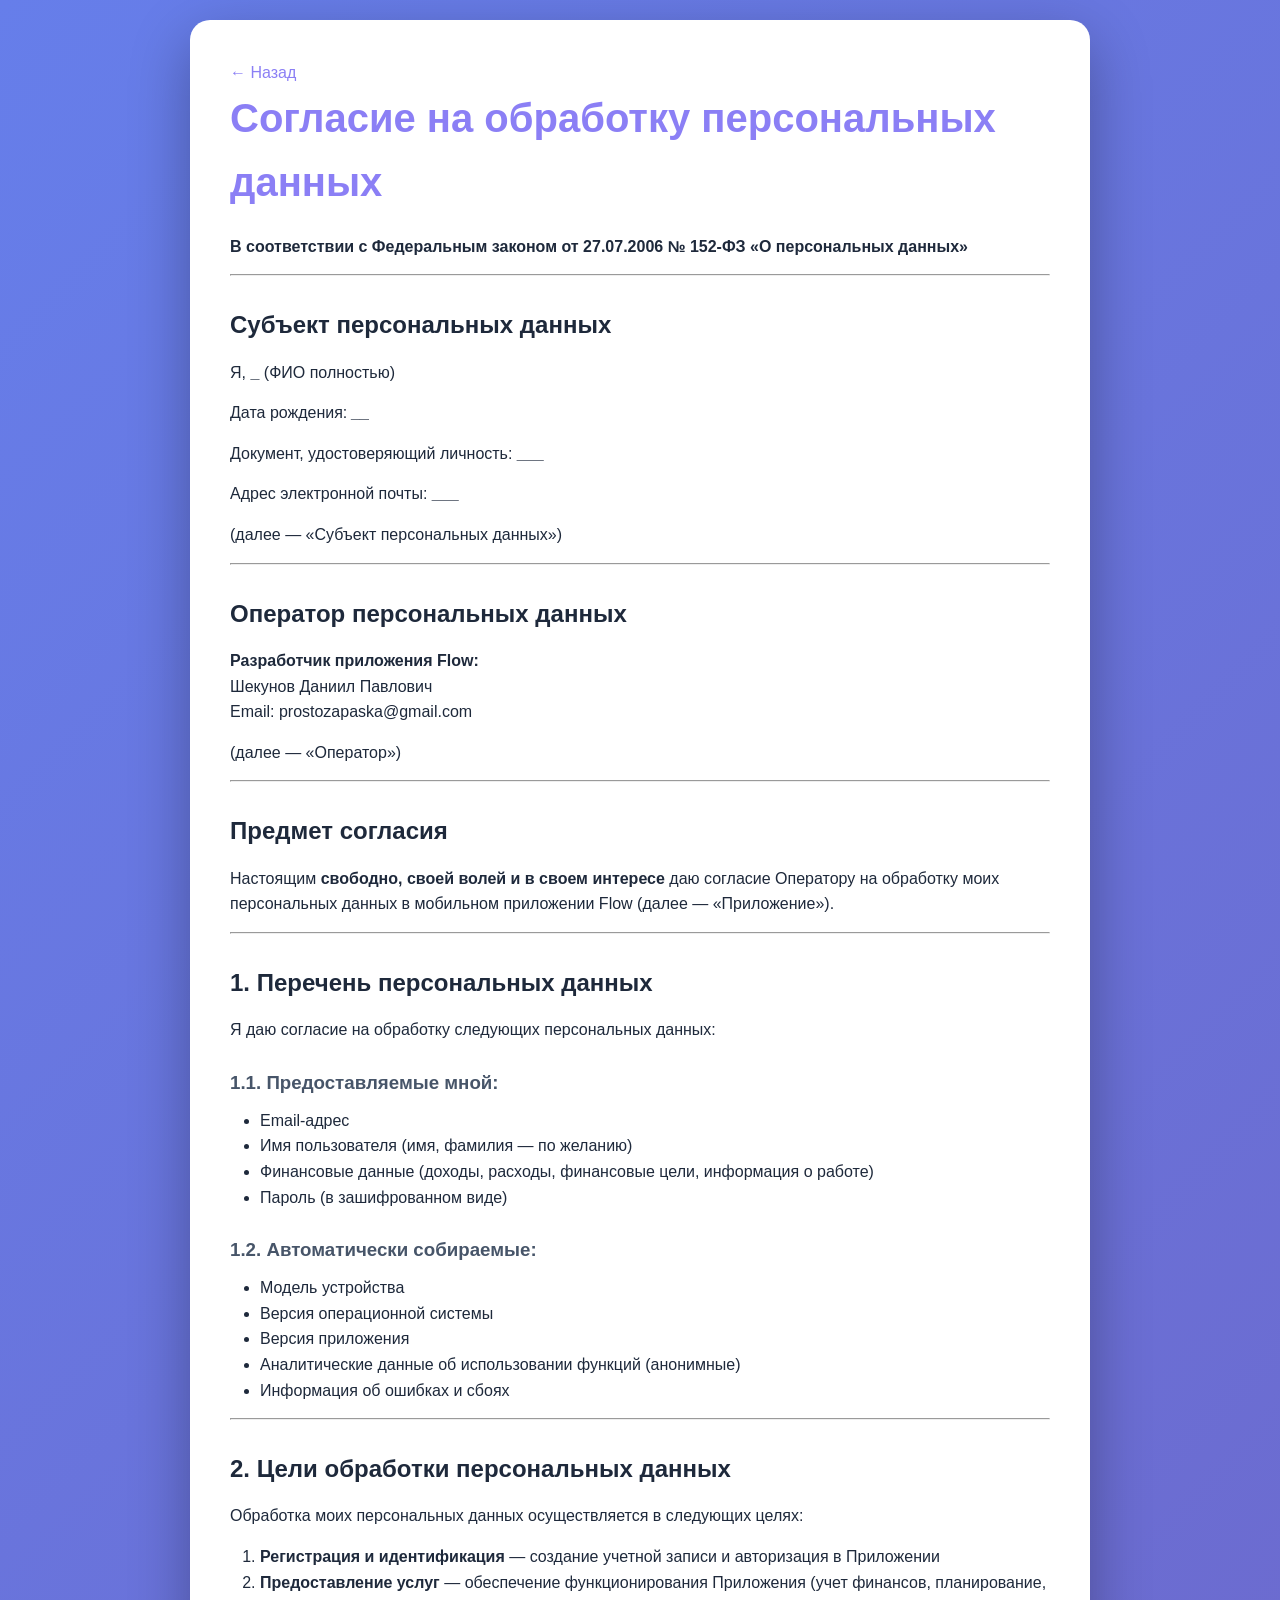
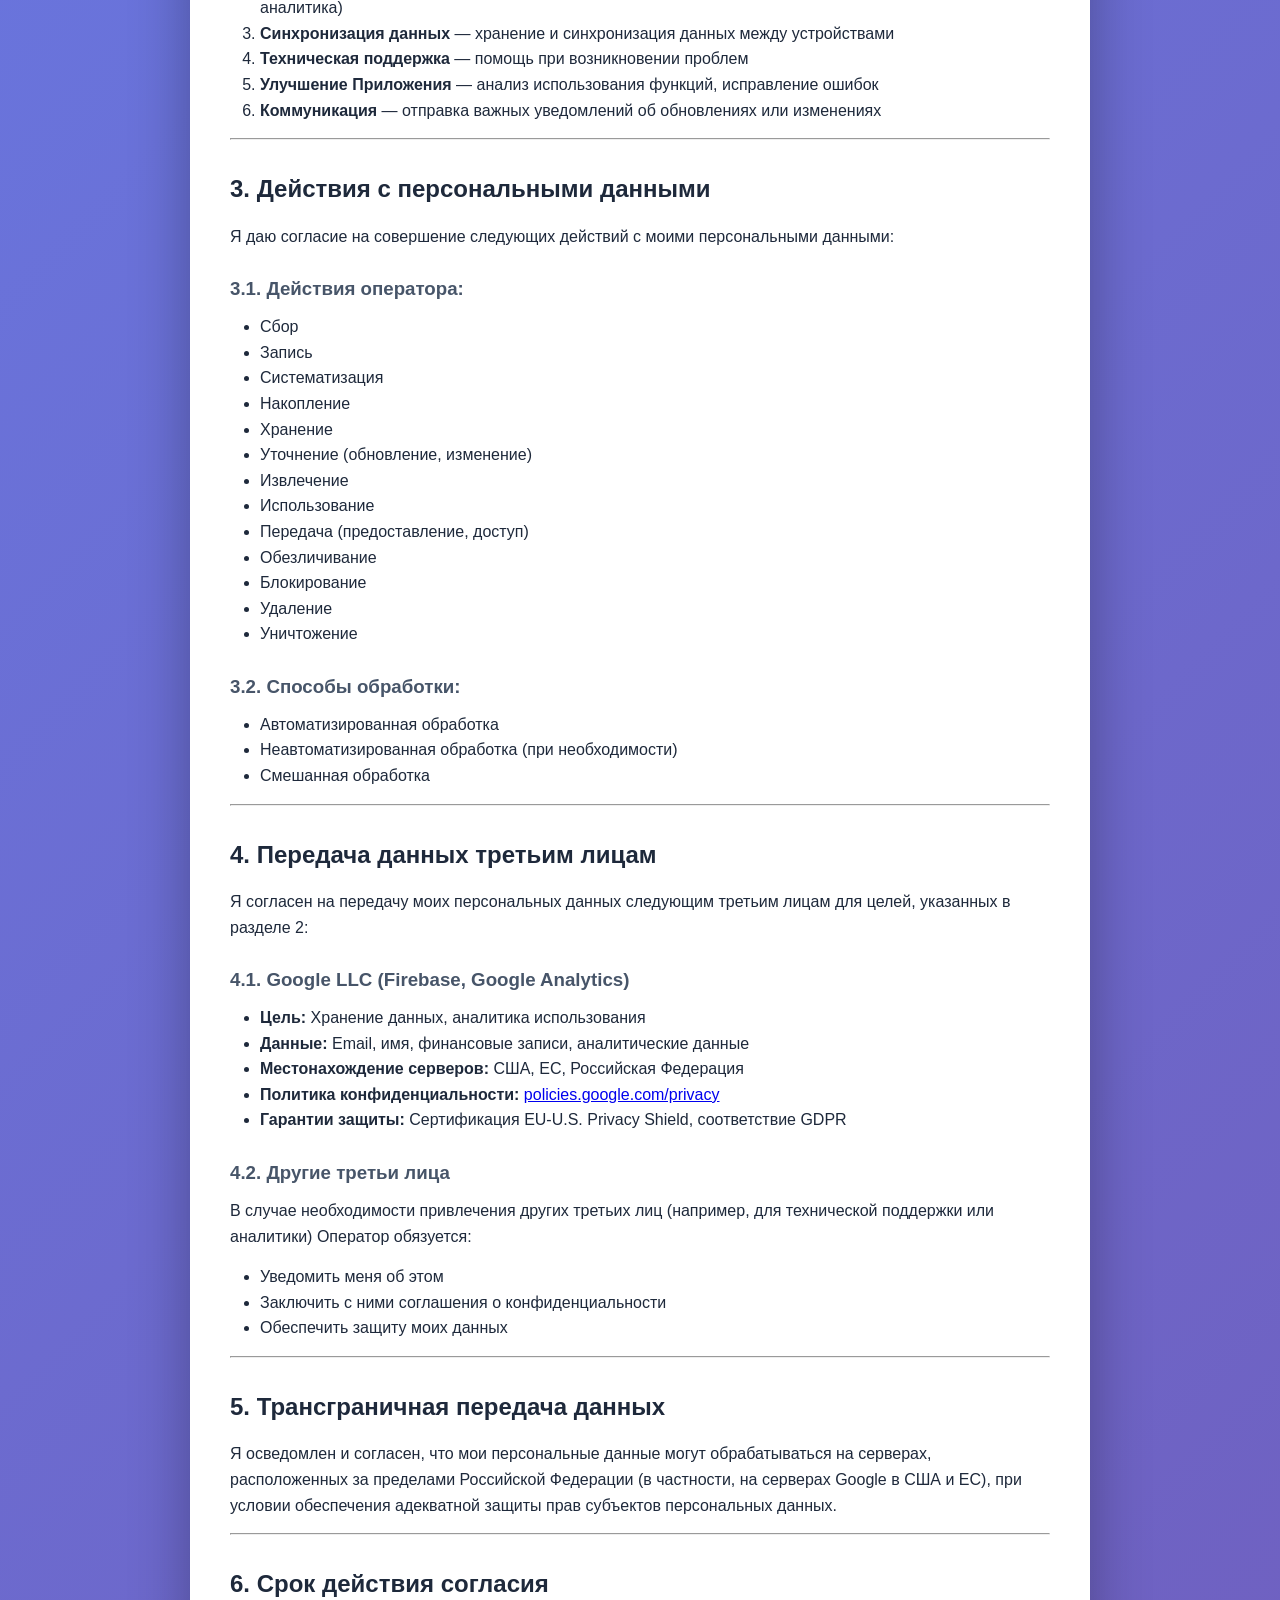
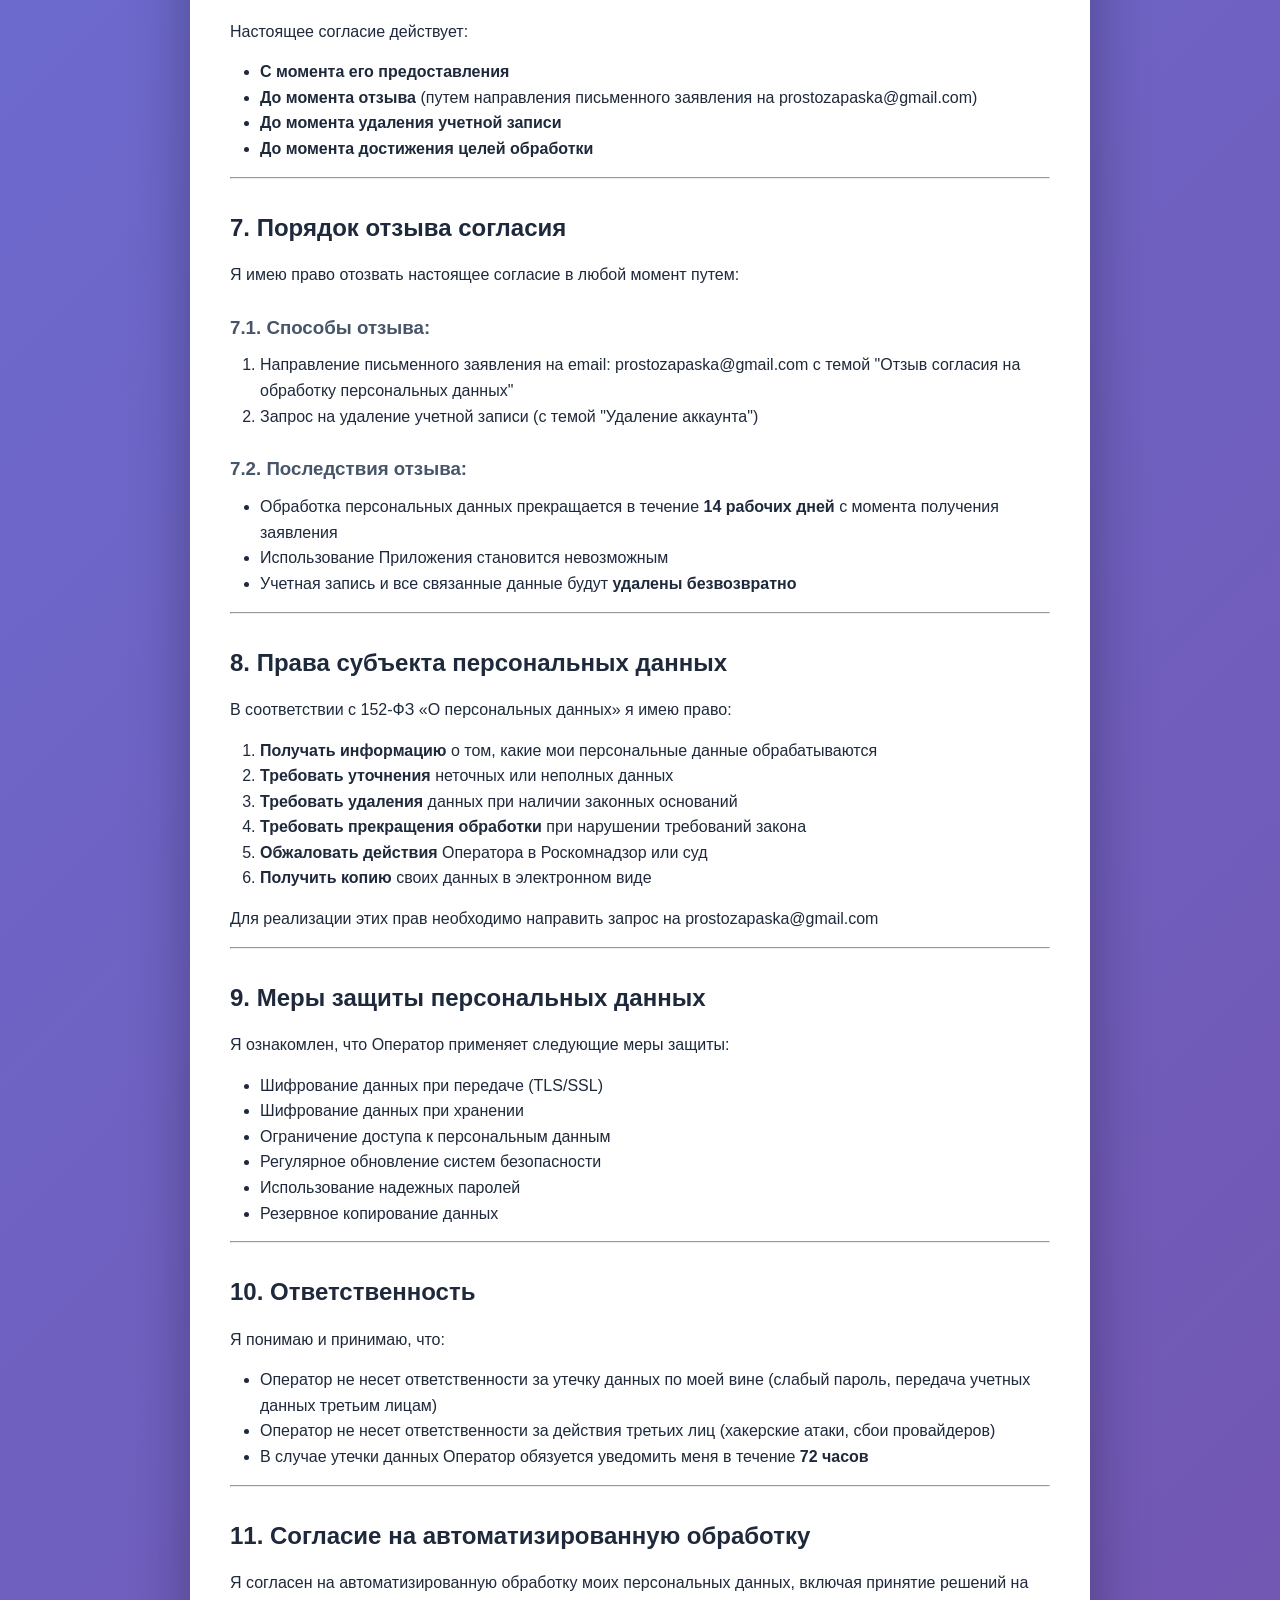
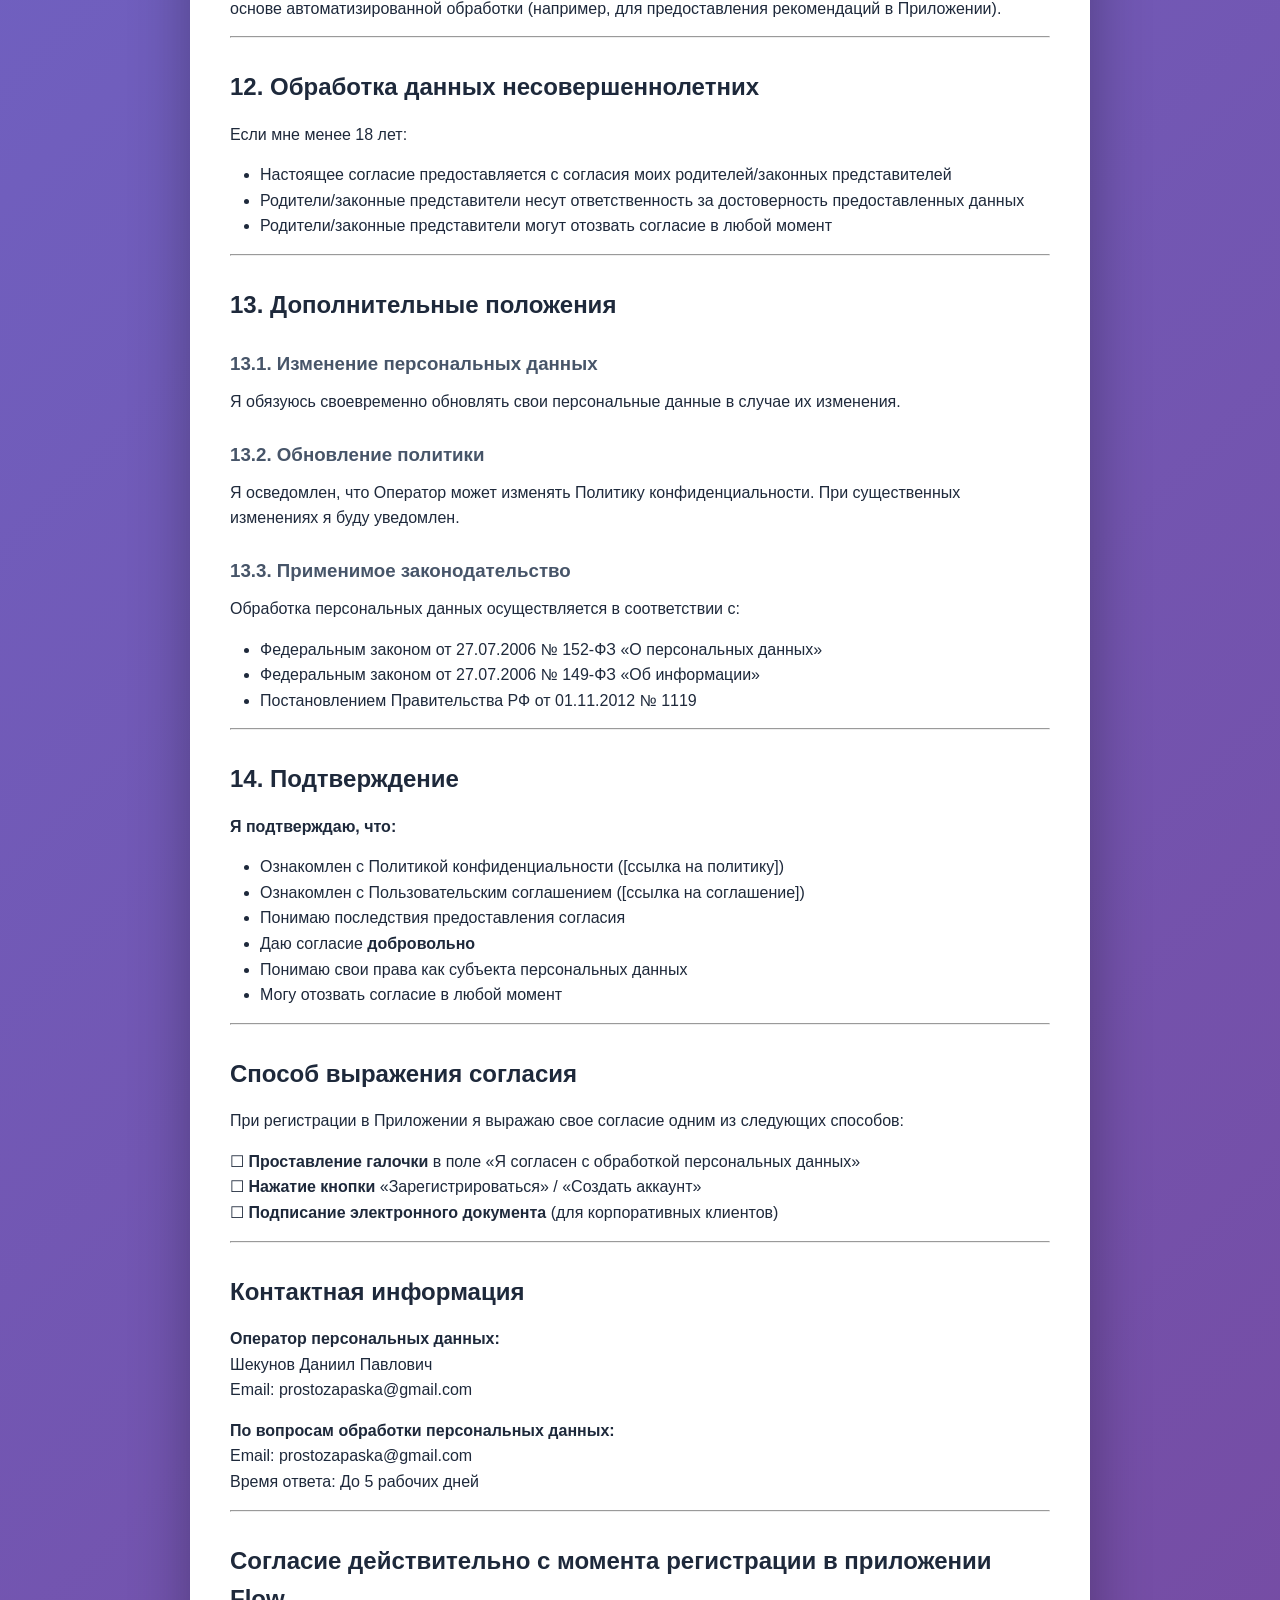
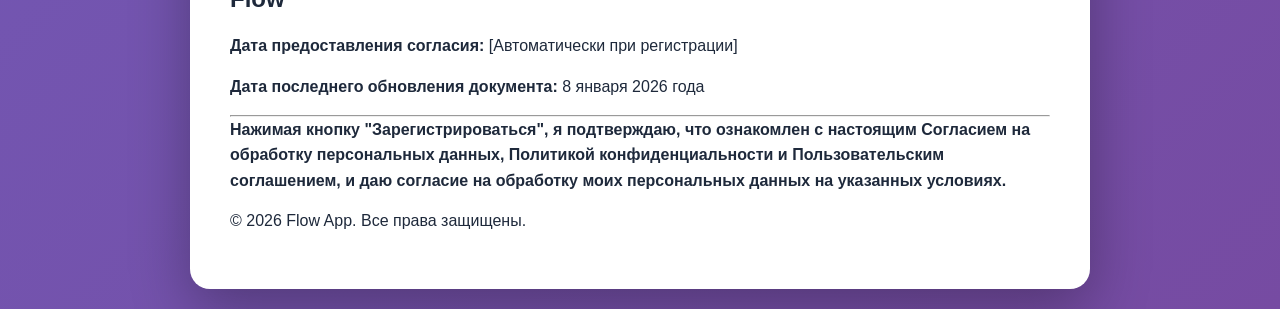
==== consent.html @ 215e1911 "Initial commit" ====
<!DOCTYPE html>
<html lang="ru">
<head>
    <meta charset="UTF-8">
    <meta name="viewport" content="width=device-width, initial-scale=1.0">
    <title>Политика конфиденциальности - Flow</title>
    <link rel="stylesheet" href="style.css">
</head>
<body>
    <div class="container">
        <a href="index.html" style="color: #8b7ff5; text-decoration: none;">← Назад</a>
        
        <h1 id="-">Согласие на обработку персональных данных</h1>
        <p><strong>В соответствии с Федеральным законом от 27.07.2006 № 152-ФЗ «О персональных данных»</strong></p>
        <hr>
        <h2 id="-">Субъект персональных данных</h2>
        <p>Я, <strong><strong><strong><strong><strong><strong><strong><strong>_</strong></strong></strong></strong></strong></strong></strong></strong> (ФИО полностью)</p>
        <p>Дата рождения: <strong><strong><strong><strong><em>__</em></strong></strong></strong></strong></p>
        <p>Документ, удостоверяющий личность: <strong><strong><strong><strong><strong><strong>___</strong></strong></strong></strong></strong></strong></p>
        <p>Адрес электронной почты: <strong><strong><strong><strong><strong><strong>___</strong></strong></strong></strong></strong></strong></p>
        <p>(далее — «Субъект персональных данных»)</p>
        <hr>
        <h2 id="-">Оператор персональных данных</h2>
        <p><strong>Разработчик приложения Flow:</strong><br>Шекунов Даниил Павлович<br>Email: prostozapaska@gmail.com</p>
        <p>(далее — «Оператор»)</p>
        <hr>
        <h2 id="-">Предмет согласия</h2>
        <p>Настоящим <strong>свободно, своей волей и в своем интересе</strong> даю согласие Оператору на обработку моих персональных данных в мобильном приложении Flow (далее — «Приложение»).</p>
        <hr>
        <h2 id="1-">1. Перечень персональных данных</h2>
        <p>Я даю согласие на обработку следующих персональных данных:</p>
        <h3 id="1-1-">1.1. Предоставляемые мной:</h3>
        <ul>
        <li>Email-адрес</li>
        <li>Имя пользователя (имя, фамилия — по желанию)</li>
        <li>Финансовые данные (доходы, расходы, финансовые цели, информация о работе)</li>
        <li>Пароль (в зашифрованном виде)</li>
        </ul>
        <h3 id="1-2-">1.2. Автоматически собираемые:</h3>
        <ul>
        <li>Модель устройства</li>
        <li>Версия операционной системы</li>
        <li>Версия приложения</li>
        <li>Аналитические данные об использовании функций (анонимные)</li>
        <li>Информация об ошибках и сбоях</li>
        </ul>
        <hr>
        <h2 id="2-">2. Цели обработки персональных данных</h2>
        <p>Обработка моих персональных данных осуществляется в следующих целях:</p>
        <ol>
        <li><strong>Регистрация и идентификация</strong> — создание учетной записи и авторизация в Приложении</li>
        <li><strong>Предоставление услуг</strong> — обеспечение функционирования Приложения (учет финансов, планирование, аналитика)</li>
        <li><strong>Синхронизация данных</strong> — хранение и синхронизация данных между устройствами</li>
        <li><strong>Техническая поддержка</strong> — помощь при возникновении проблем</li>
        <li><strong>Улучшение Приложения</strong> — анализ использования функций, исправление ошибок</li>
        <li><strong>Коммуникация</strong> — отправка важных уведомлений об обновлениях или изменениях</li>
        </ol>
        <hr>
        <h2 id="3-">3. Действия с персональными данными</h2>
        <p>Я даю согласие на совершение следующих действий с моими персональными данными:</p>
        <h3 id="3-1-">3.1. Действия оператора:</h3>
        <ul>
        <li>Сбор</li>
        <li>Запись</li>
        <li>Систематизация</li>
        <li>Накопление</li>
        <li>Хранение</li>
        <li>Уточнение (обновление, изменение)</li>
        <li>Извлечение</li>
        <li>Использование</li>
        <li>Передача (предоставление, доступ)</li>
        <li>Обезличивание</li>
        <li>Блокирование</li>
        <li>Удаление</li>
        <li>Уничтожение</li>
        </ul>
        <h3 id="3-2-">3.2. Способы обработки:</h3>
        <ul>
        <li>Автоматизированная обработка</li>
        <li>Неавтоматизированная обработка (при необходимости)</li>
        <li>Смешанная обработка</li>
        </ul>
        <hr>
        <h2 id="4-">4. Передача данных третьим лицам</h2>
        <p>Я согласен на передачу моих персональных данных следующим третьим лицам для целей, указанных в разделе 2:</p>
        <h3 id="4-1-google-llc-firebase-google-analytics-">4.1. Google LLC (Firebase, Google Analytics)</h3>
        <ul>
        <li><strong>Цель:</strong> Хранение данных, аналитика использования</li>
        <li><strong>Данные:</strong> Email, имя, финансовые записи, аналитические данные</li>
        <li><strong>Местонахождение серверов:</strong> США, ЕС, Российская Федерация</li>
        <li><strong>Политика конфиденциальности:</strong> <a href="https://policies.google.com/privacy">policies.google.com/privacy</a></li>
        <li><strong>Гарантии защиты:</strong> Сертификация EU-U.S. Privacy Shield, соответствие GDPR</li>
        </ul>
        <h3 id="4-2-">4.2. Другие третьи лица</h3>
        <p>В случае необходимости привлечения других третьих лиц (например, для технической поддержки или аналитики) Оператор обязуется:</p>
        <ul>
        <li>Уведомить меня об этом</li>
        <li>Заключить с ними соглашения о конфиденциальности</li>
        <li>Обеспечить защиту моих данных</li>
        </ul>
        <hr>
        <h2 id="5-">5. Трансграничная передача данных</h2>
        <p>Я осведомлен и согласен, что мои персональные данные могут обрабатываться на серверах, расположенных за пределами Российской Федерации (в частности, на серверах Google в США и ЕС), при условии обеспечения адекватной защиты прав субъектов персональных данных.</p>
        <hr>
        <h2 id="6-">6. Срок действия согласия</h2>
        <p>Настоящее согласие действует:</p>
        <ul>
        <li><strong>С момента его предоставления</strong></li>
        <li><strong>До момента отзыва</strong> (путем направления письменного заявления на prostozapaska@gmail.com)</li>
        <li><strong>До момента удаления учетной записи</strong></li>
        <li><strong>До момента достижения целей обработки</strong></li>
        </ul>
        <hr>
        <h2 id="7-">7. Порядок отзыва согласия</h2>
        <p>Я имею право отозвать настоящее согласие в любой момент путем:</p>
        <h3 id="7-1-">7.1. Способы отзыва:</h3>
        <ol>
        <li>Направление письменного заявления на email: prostozapaska@gmail.com с темой &quot;Отзыв согласия на обработку персональных данных&quot;</li>
        <li>Запрос на удаление учетной записи (с темой &quot;Удаление аккаунта&quot;)</li>
        </ol>
        <h3 id="7-2-">7.2. Последствия отзыва:</h3>
        <ul>
        <li>Обработка персональных данных прекращается в течение <strong>14 рабочих дней</strong> с момента получения заявления</li>
        <li>Использование Приложения становится невозможным</li>
        <li>Учетная запись и все связанные данные будут <strong>удалены безвозвратно</strong></li>
        </ul>
        <hr>
        <h2 id="8-">8. Права субъекта персональных данных</h2>
        <p>В соответствии с 152-ФЗ «О персональных данных» я имею право:</p>
        <ol>
        <li><strong>Получать информацию</strong> о том, какие мои персональные данные обрабатываются</li>
        <li><strong>Требовать уточнения</strong> неточных или неполных данных</li>
        <li><strong>Требовать удаления</strong> данных при наличии законных оснований</li>
        <li><strong>Требовать прекращения обработки</strong> при нарушении требований закона</li>
        <li><strong>Обжаловать действия</strong> Оператора в Роскомнадзор или суд</li>
        <li><strong>Получить копию</strong> своих данных в электронном виде</li>
        </ol>
        <p>Для реализации этих прав необходимо направить запрос на prostozapaska@gmail.com</p>
        <hr>
        <h2 id="9-">9. Меры защиты персональных данных</h2>
        <p>Я ознакомлен, что Оператор применяет следующие меры защиты:</p>
        <ul>
        <li>Шифрование данных при передаче (TLS/SSL)</li>
        <li>Шифрование данных при хранении</li>
        <li>Ограничение доступа к персональным данным</li>
        <li>Регулярное обновление систем безопасности</li>
        <li>Использование надежных паролей</li>
        <li>Резервное копирование данных</li>
        </ul>
        <hr>
        <h2 id="10-">10. Ответственность</h2>
        <p>Я понимаю и принимаю, что:</p>
        <ul>
        <li>Оператор не несет ответственности за утечку данных по моей вине (слабый пароль, передача учетных данных третьим лицам)</li>
        <li>Оператор не несет ответственности за действия третьих лиц (хакерские атаки, сбои провайдеров)</li>
        <li>В случае утечки данных Оператор обязуется уведомить меня в течение <strong>72 часов</strong></li>
        </ul>
        <hr>
        <h2 id="11-">11. Согласие на автоматизированную обработку</h2>
        <p>Я согласен на автоматизированную обработку моих персональных данных, включая принятие решений на основе автоматизированной обработки (например, для предоставления рекомендаций в Приложении).</p>
        <hr>
        <h2 id="12-">12. Обработка данных несовершеннолетних</h2>
        <p>Если мне менее 18 лет:</p>
        <ul>
        <li>Настоящее согласие предоставляется с согласия моих родителей/законных представителей</li>
        <li>Родители/законные представители несут ответственность за достоверность предоставленных данных</li>
        <li>Родители/законные представители могут отозвать согласие в любой момент</li>
        </ul>
        <hr>
        <h2 id="13-">13. Дополнительные положения</h2>
        <h3 id="13-1-">13.1. Изменение персональных данных</h3>
        <p>Я обязуюсь своевременно обновлять свои персональные данные в случае их изменения.</p>
        <h3 id="13-2-">13.2. Обновление политики</h3>
        <p>Я осведомлен, что Оператор может изменять Политику конфиденциальности. При существенных изменениях я буду уведомлен.</p>
        <h3 id="13-3-">13.3. Применимое законодательство</h3>
        <p>Обработка персональных данных осуществляется в соответствии с:</p>
        <ul>
        <li>Федеральным законом от 27.07.2006 № 152-ФЗ «О персональных данных»</li>
        <li>Федеральным законом от 27.07.2006 № 149-ФЗ «Об информации»</li>
        <li>Постановлением Правительства РФ от 01.11.2012 № 1119</li>
        </ul>
        <hr>
        <h2 id="14-">14. Подтверждение</h2>
        <p><strong>Я подтверждаю, что:</strong></p>
        <ul>
        <li>Ознакомлен с Политикой конфиденциальности ([ссылка на политику])</li>
        <li>Ознакомлен с Пользовательским соглашением ([ссылка на соглашение])</li>
        <li>Понимаю последствия предоставления согласия</li>
        <li>Даю согласие <strong>добровольно</strong></li>
        <li>Понимаю свои права как субъекта персональных данных</li>
        <li>Могу отозвать согласие в любой момент</li>
        </ul>
        <hr>
        <h2 id="-">Способ выражения согласия</h2>
        <p>При регистрации в Приложении я выражаю свое согласие одним из следующих способов:</p>
        <p>☐ <strong>Проставление галочки</strong> в поле «Я согласен с обработкой персональных данных»<br>☐ <strong>Нажатие кнопки</strong> «Зарегистрироваться» / «Создать аккаунт»<br>☐ <strong>Подписание электронного документа</strong> (для корпоративных клиентов)</p>
        <hr>
        <h2 id="-">Контактная информация</h2>
        <p><strong>Оператор персональных данных:</strong><br>Шекунов Даниил Павлович<br>Email: prostozapaska@gmail.com</p>
        <p><strong>По вопросам обработки персональных данных:</strong><br>Email: prostozapaska@gmail.com<br>Время ответа: До 5 рабочих дней</p>
        <hr>
        <h2 id="-flow">Согласие действительно с момента регистрации в приложении Flow</h2>
        <p><strong>Дата предоставления согласия:</strong> [Автоматически при регистрации]</p>
        <p><strong>Дата последнего обновления документа:</strong> 8 января 2026 года</p>
        <hr>
        <p><strong>Нажимая кнопку &quot;Зарегистрироваться&quot;, я подтверждаю, что ознакомлен с настоящим Согласием на обработку персональных данных, Политикой конфиденциальности и Пользовательским соглашением, и даю согласие на обработку моих персональных данных на указанных условиях.</strong></p>
        <p>© 2026 Flow App. Все права защищены.</p>

        
    </div>
</body>
</html>
---- style.css ----
* {
    margin: 0;
    padding: 0;
    box-sizing: border-box;
}

body {
    font-family: -apple-system, BlinkMacSystemFont, 'Segoe UI', Roboto, sans-serif;
    line-height: 1.6;
    color: #1e293b;
    background: linear-gradient(135deg, #667eea 0%, #764ba2 100%);
    min-height: 100vh;
    padding: 20px;
}

.container {
    max-width: 900px;
    margin: 0 auto;
    background: white;
    padding: 40px;
    border-radius: 20px;
    box-shadow: 0 20px 60px rgba(0, 0, 0, 0.3);
}

h1 {
    color: #8b7ff5;
    margin-bottom: 20px;
    font-size: 2.5em;
}

h2 {
    color: #1e293b;
    margin-top: 30px;
    margin-bottom: 15px;
}

h3 {
    color: #475569;
    margin-top: 25px;
    margin-bottom: 10px;
}

p {
    margin-bottom: 15px;
}

.cards {
    display: grid;
    gap: 20px;
    margin: 30px 0;
}

.card {
    padding: 30px;
    background: linear-gradient(135deg, #f8fafc 0%, #e2e8f0 100%);
    border-radius: 15px;
    text-decoration: none;
    color: inherit;
    transition: transform 0.2s, box-shadow 0.2s;
    border: 2px solid #e2e8f0;
}

.card:hover {
    transform: translateY(-5px);
    box-shadow: 0 10px 30px rgba(139, 127, 245, 0.3);
    border-color: #8b7ff5;
}

.card h2 {
    margin: 0 0 10px 0;
    color: #8b7ff5;
}

.card p {
    margin: 0;
    color: #64748b;
}

ul, ol {
    margin-left: 30px;
    margin-bottom: 15px;
}

footer {
    margin-top: 50px;
    padding-top: 30px;
    border-top: 2px solid #e2e8f0;
    text-align: center;
    color: #64748b;
}

@media (max-width: 768px) {
    .container {
        padding: 20px;
    }
    
    h1 {
        font-size: 2em;
    }
}
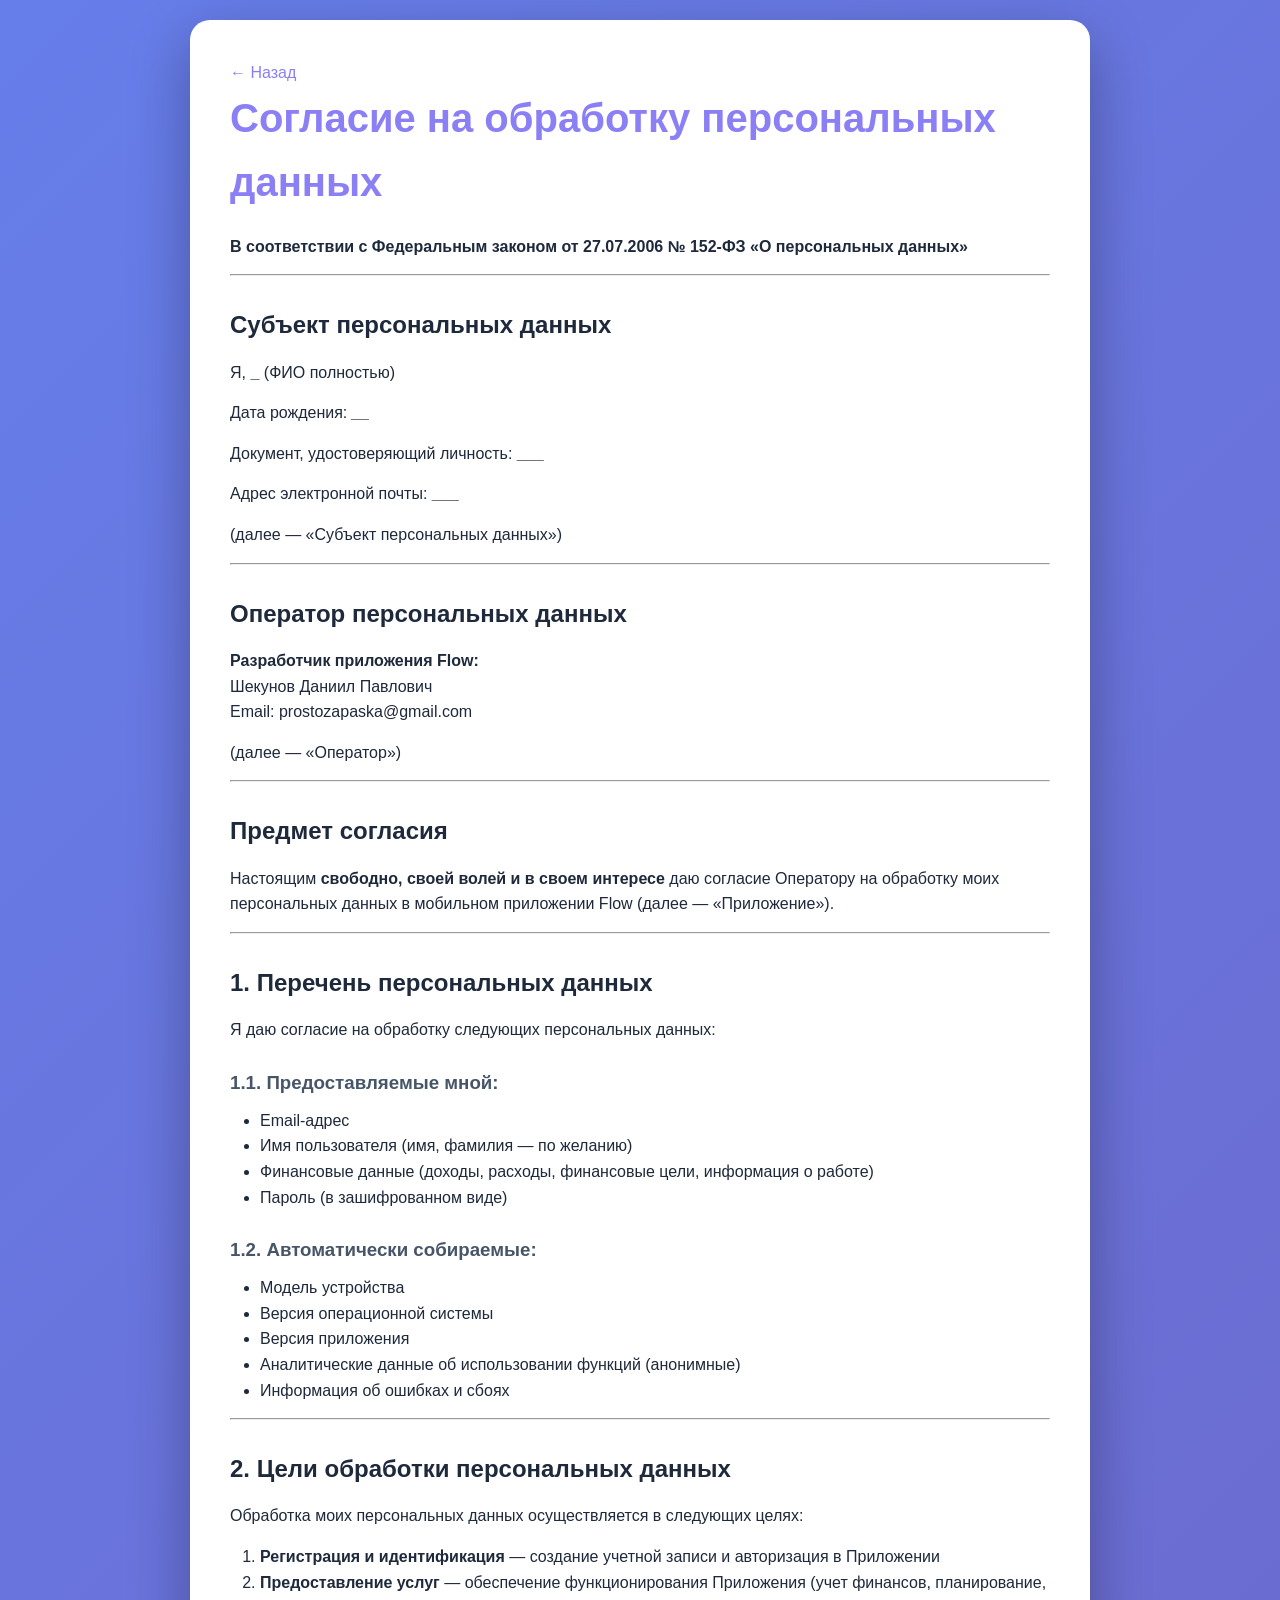
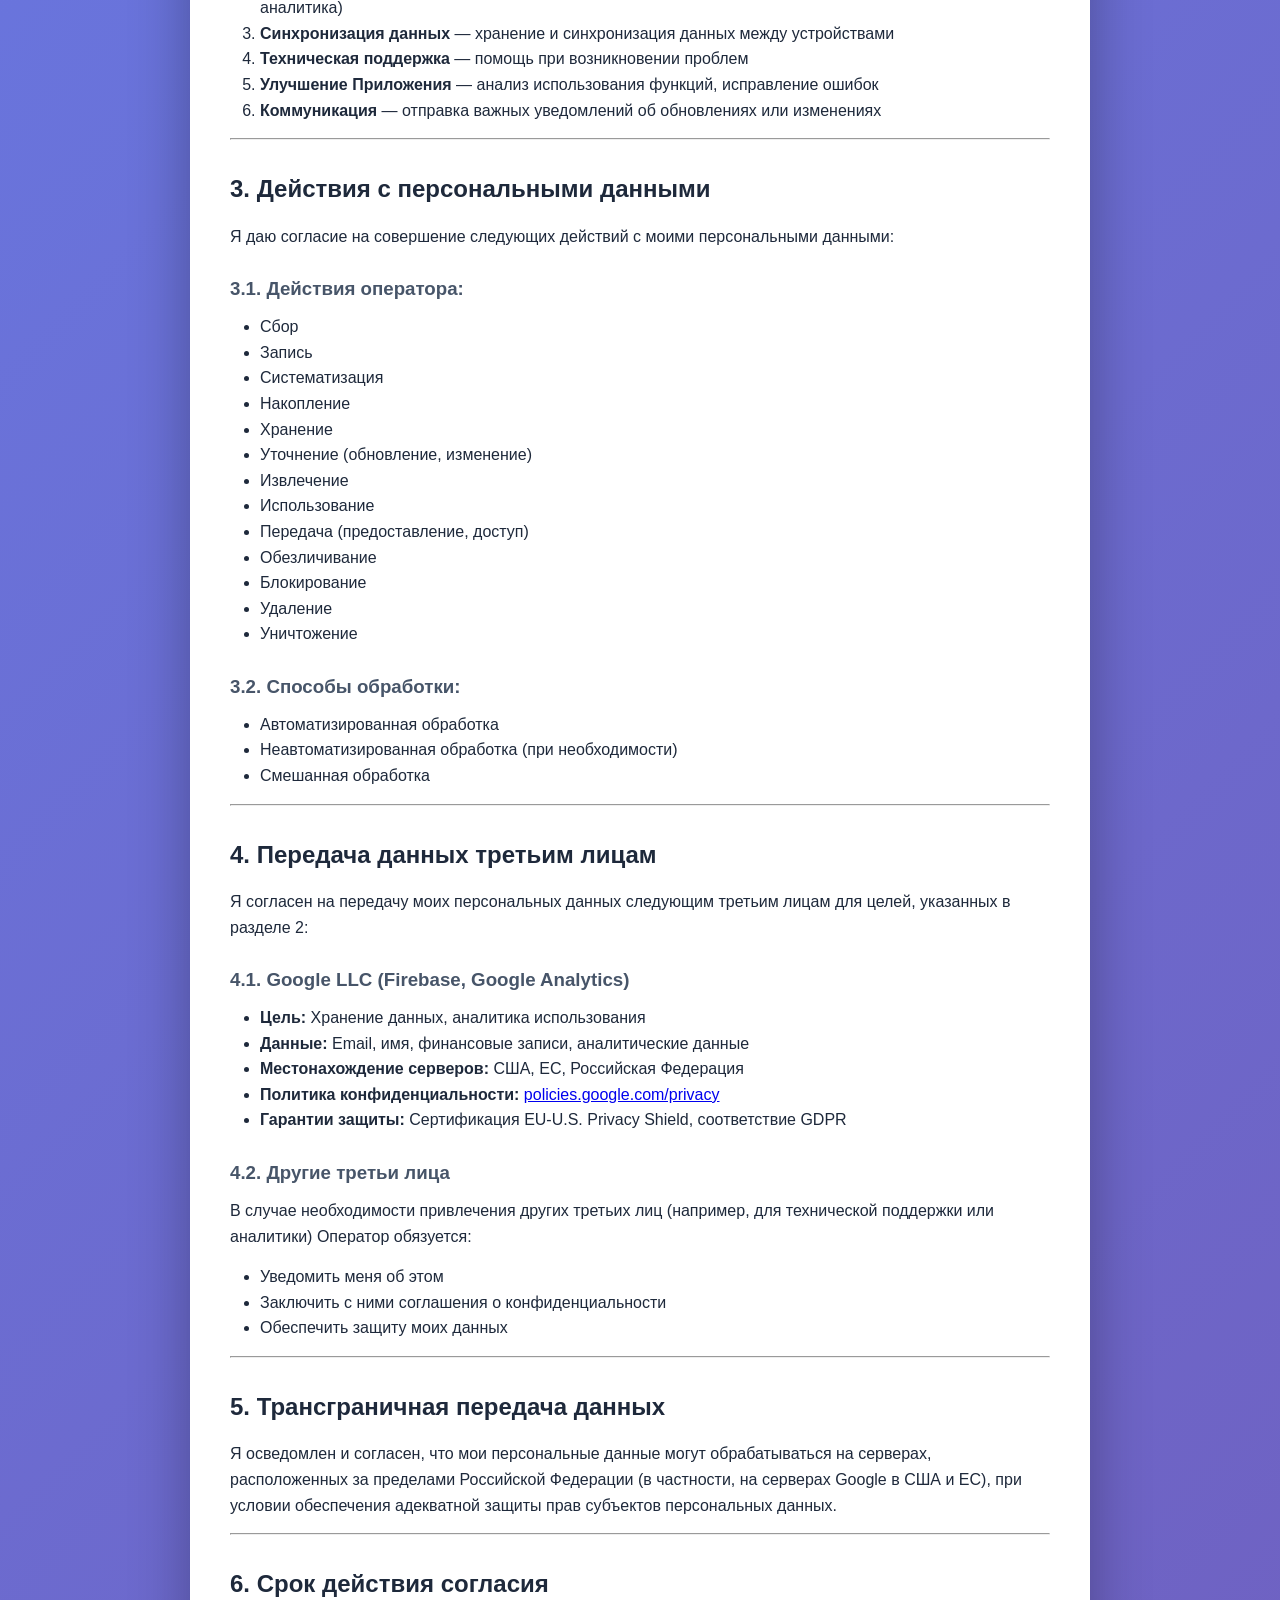
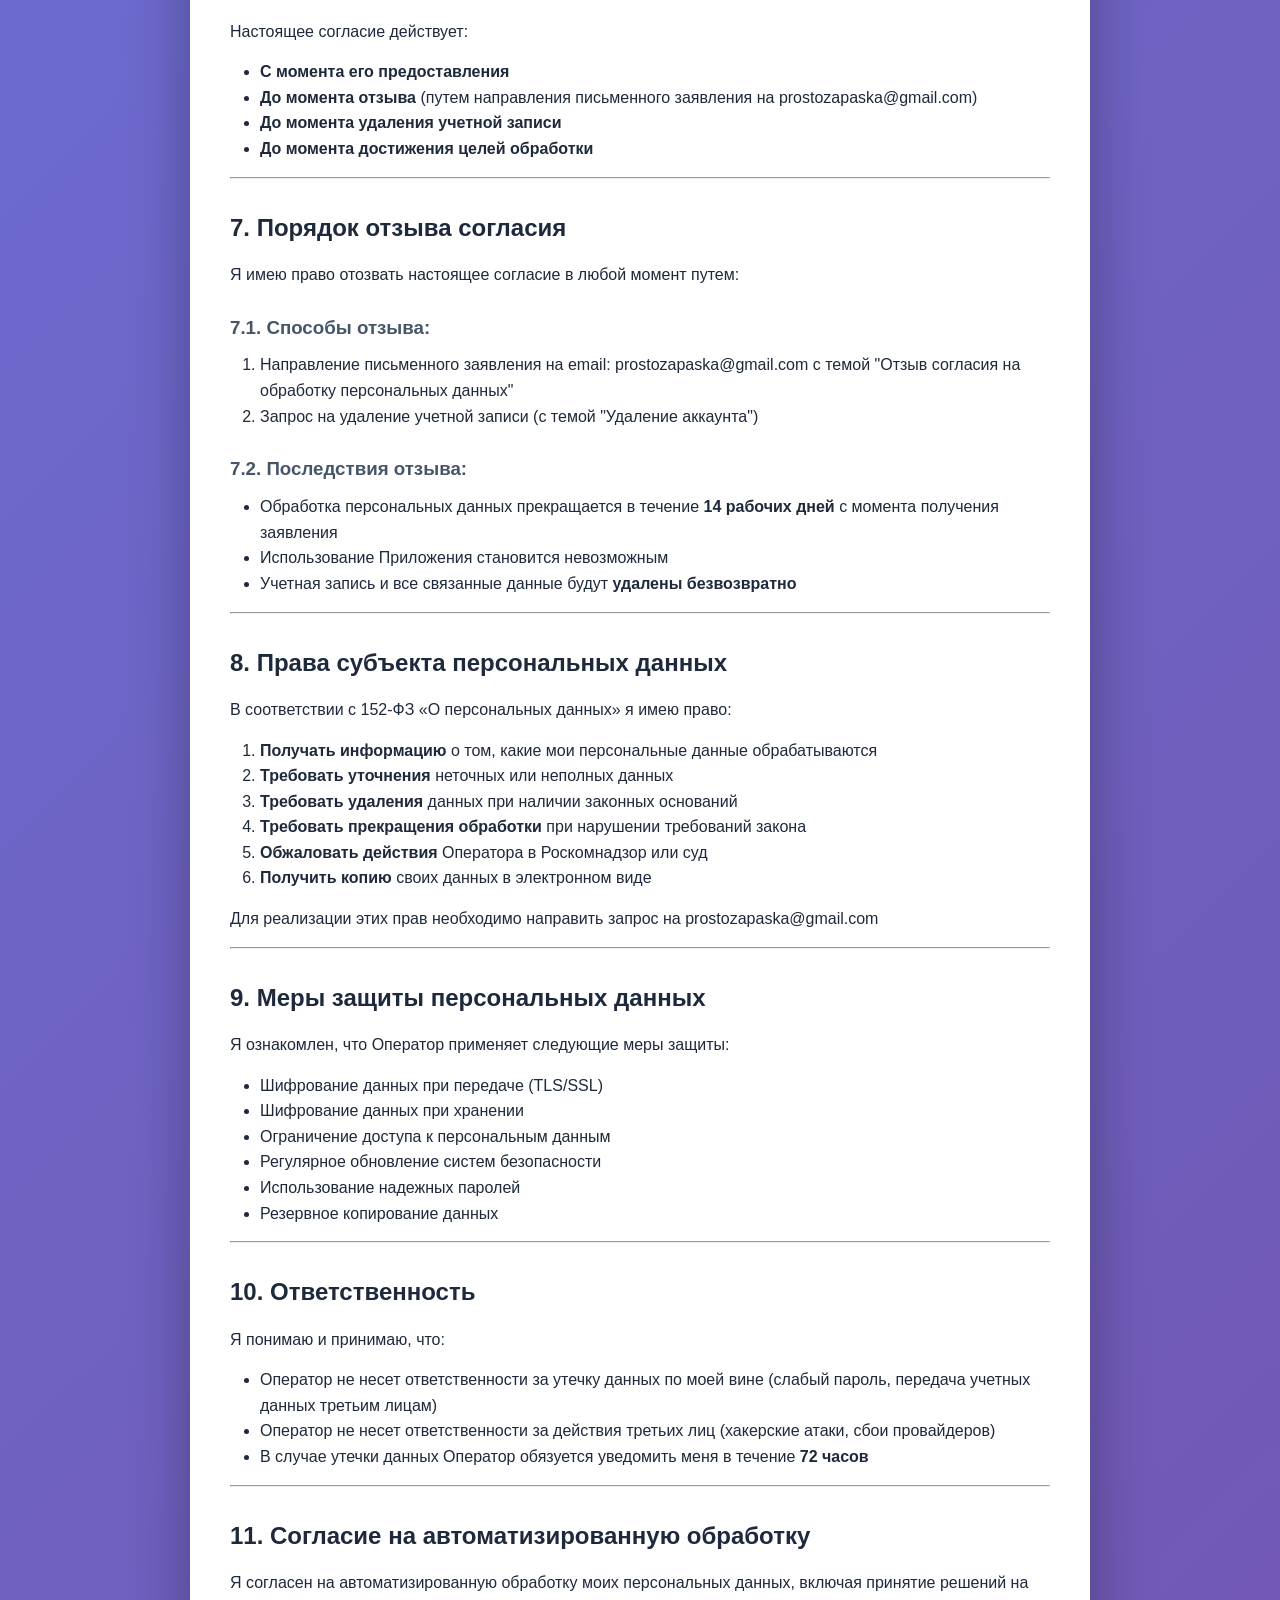
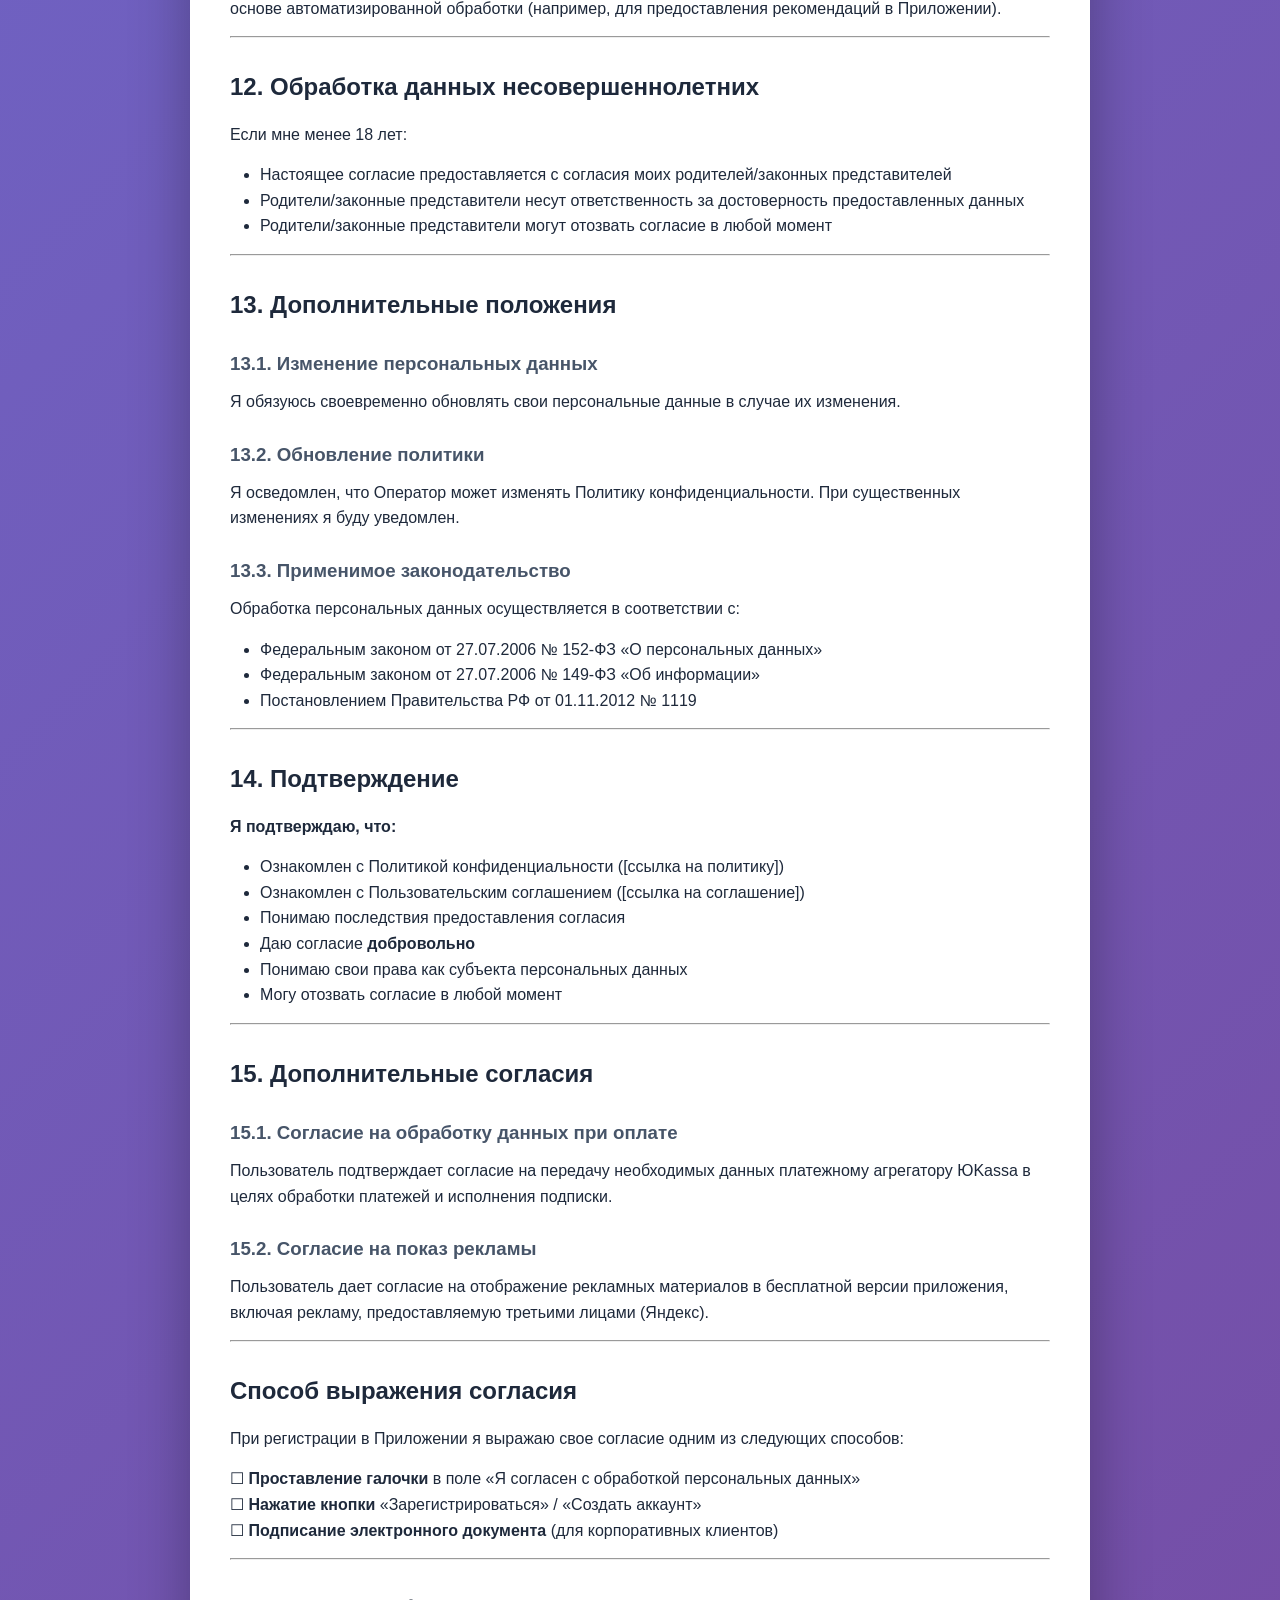
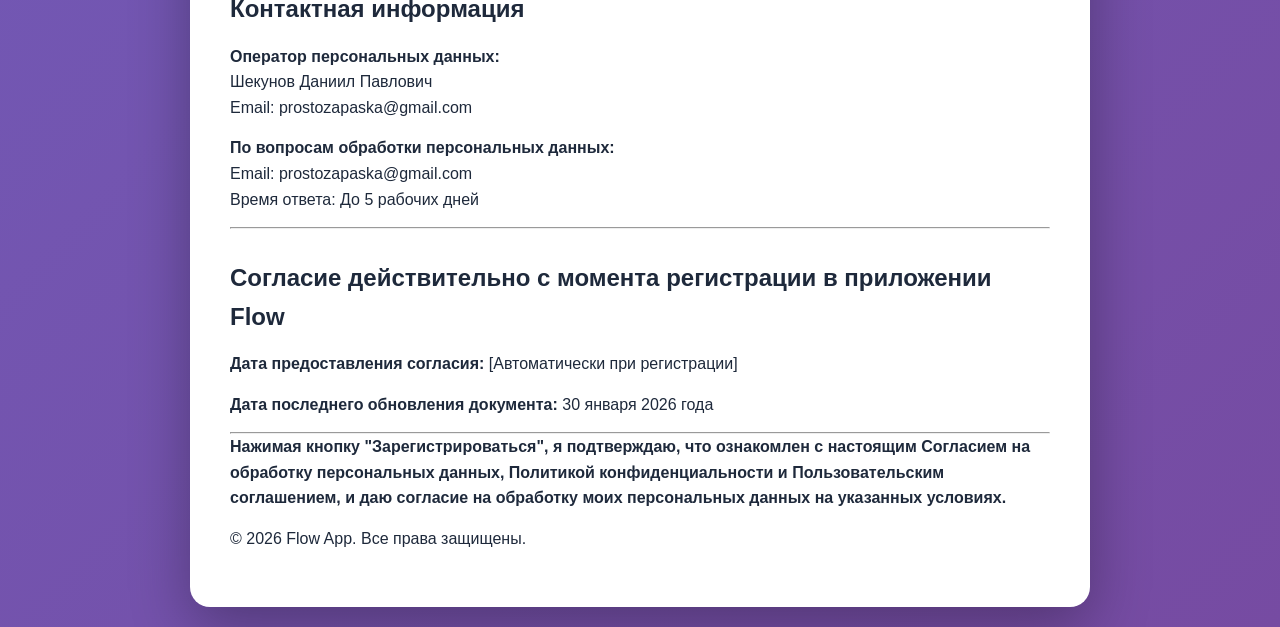
==== commit 181e168c: "Update last updated date in consent.html and add ads block" ====
--- a/consent.html
+++ b/consent.html
@@ -191,6 +191,20 @@
         <li>Могу отозвать согласие в любой момент</li>
         </ul>
         <hr>
+        <h2>15. Дополнительные согласия</h2>
+        <h3>15.1. Согласие на обработку данных при оплате</h3>
+        <p>
+        Пользователь подтверждает согласие на передачу
+        необходимых данных платежному агрегатору ЮKassa
+        в целях обработки платежей и исполнения подписки.
+        </p>
+        <h3>15.2. Согласие на показ рекламы</h3>
+        <p>
+        Пользователь дает согласие на отображение рекламных материалов
+        в бесплатной версии приложения, включая рекламу,
+        предоставляемую третьими лицами (Яндекс).
+        </p>
+        <hr>
         <h2 id="-">Способ выражения согласия</h2>
         <p>При регистрации в Приложении я выражаю свое согласие одним из следующих способов:</p>
         <p>☐ <strong>Проставление галочки</strong> в поле «Я согласен с обработкой персональных данных»<br>☐ <strong>Нажатие кнопки</strong> «Зарегистрироваться» / «Создать аккаунт»<br>☐ <strong>Подписание электронного документа</strong> (для корпоративных клиентов)</p>
@@ -201,7 +215,7 @@
         <hr>
         <h2 id="-flow">Согласие действительно с момента регистрации в приложении Flow</h2>
         <p><strong>Дата предоставления согласия:</strong> [Автоматически при регистрации]</p>
-        <p><strong>Дата последнего обновления документа:</strong> 8 января 2026 года</p>
+        <p><strong>Дата последнего обновления документа:</strong> 30 января 2026 года</p>
         <hr>
         <p><strong>Нажимая кнопку &quot;Зарегистрироваться&quot;, я подтверждаю, что ознакомлен с настоящим Согласием на обработку персональных данных, Политикой конфиденциальности и Пользовательским соглашением, и даю согласие на обработку моих персональных данных на указанных условиях.</strong></p>
         <p>© 2026 Flow App. Все права защищены.</p>
@@ -209,4 +223,4 @@
         
     </div>
 </body>
-</html>+</html>
